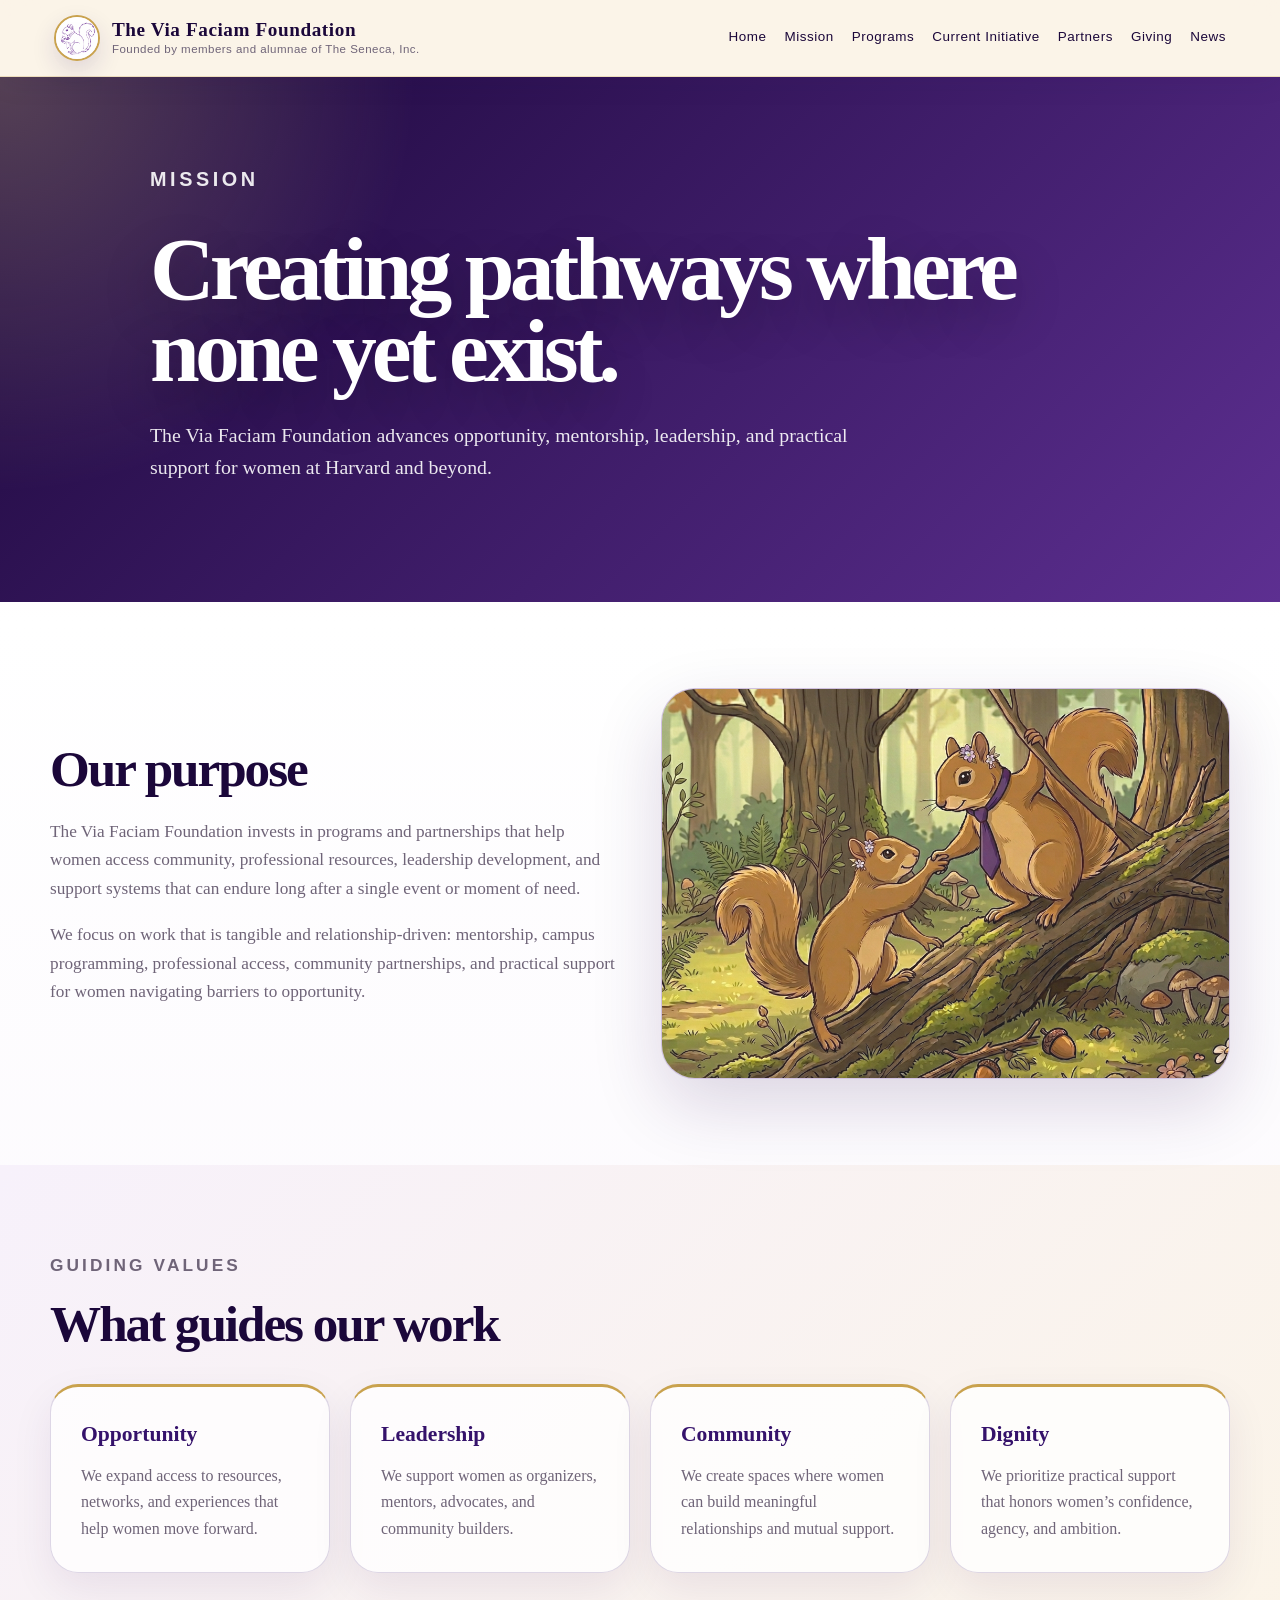
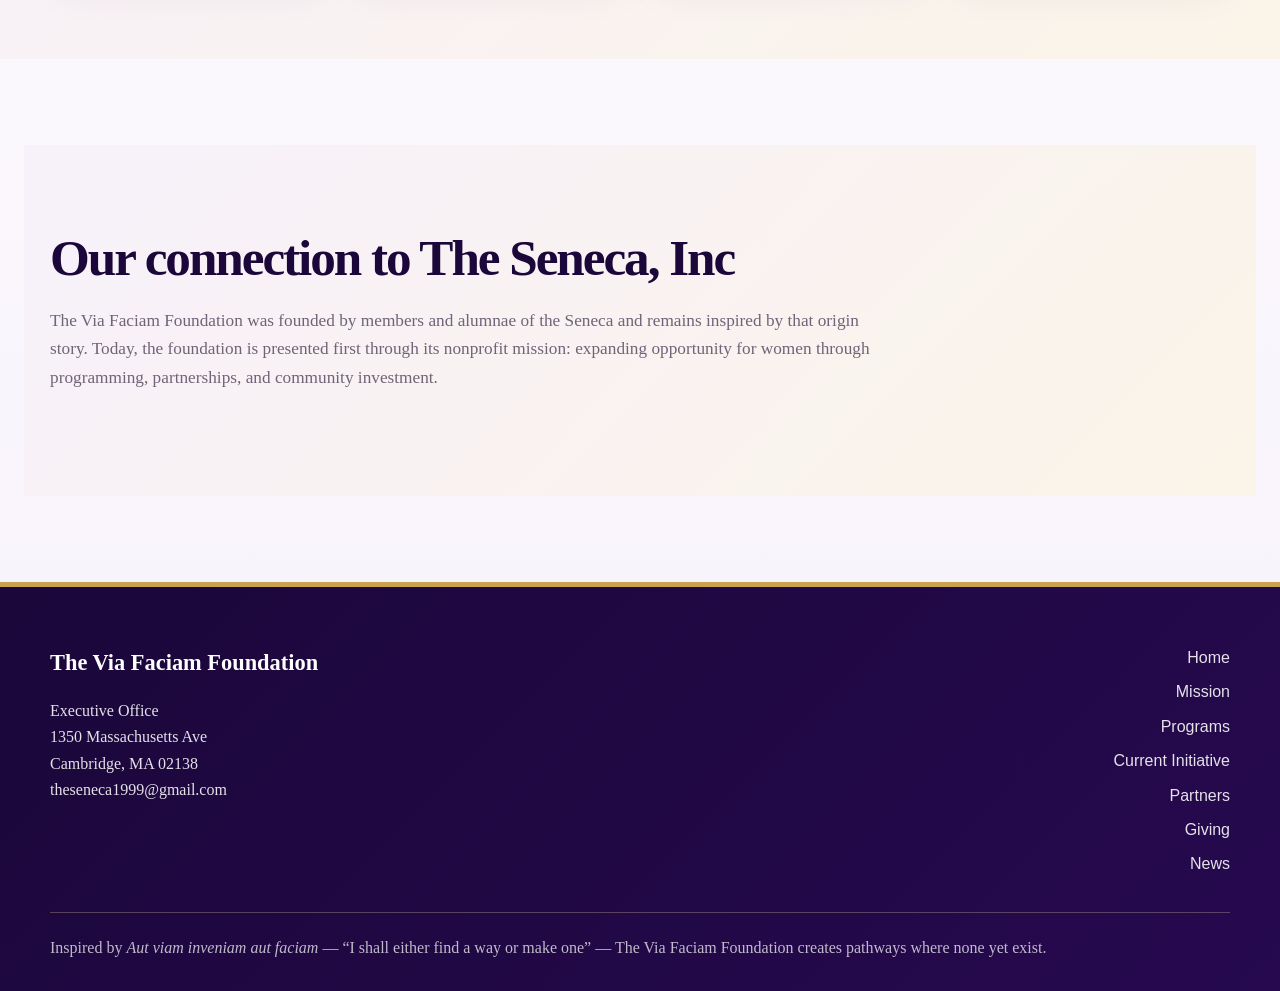
==== about.html @ 5f25b689 "Add files via upload" ====
<!DOCTYPE html>
<html lang="en">
<head>
  <meta charset="UTF-8">
  <meta name="viewport" content="width=device-width, initial-scale=1.0">
  <title>Mission | The Via Faciam Foundation</title>
  <link rel="stylesheet" href="styles.css">
</head>
<body>
<header class="site-header">
  <div class="nav-wrap">
    <a class="brand" href="index.html">
      <span class="brand-mark"><img src="SenecaSquirrelLogo.png" alt="Via Faciam Foundation mark"></span>
      <span class="brand-text"><span class="brand-name">The Via Faciam Foundation</span><span class="brand-subtitle">Founded by members and alumnae of The Seneca, Inc.</span></span>
    </a>
    <nav class="main-nav">
      <a class="home-link" href="index.html">Home</a>
      <a href="about.html">Mission</a>
      <a href="events.html">Programs</a>
      <a href="philanthropy.html">Current Initiative</a>
      <a href="alumnae.html">Partners</a>
      <a href="giving.html">Giving</a>
      <a href="news.html">News</a>
    </nav>
  </div>
</header>
<main>

<section class="page-hero">
  <div class="hero-inner">
    <p class="eyebrow">Mission</p>
    <h1>Creating pathways where none yet exist.</h1>
    <p>The Via Faciam Foundation advances opportunity, mentorship, leadership, and practical support for women at Harvard and beyond.</p>
    </div>
    </section>
<section class="section">
  <div class="section-inner grid-2">
    <div>
      <h2>Our purpose</h2>
      <p>The Via Faciam Foundation invests in programs and partnerships that help women access community, professional resources, leadership development, and support systems that can endure long after a single event or moment of need.</p>
      <p>We focus on work that is tangible and relationship-driven: mentorship, campus programming, professional access, community partnerships, and practical support for women navigating barriers to opportunity.</p>
      </div>
      <div class="image-frame light">
        <img src="SenecaHelpingHand.png">
        </div>
        </div>
        </section>
<section class="section alt">
  <div class="section-inner">
    <p class="eyebrow">Guiding values</p>
    <h2>What guides our work</h2>
    <div class="cards">
      <article class="card">
        <h3>Opportunity</h3>
        <p>We expand access to resources, networks, and experiences that help women move forward.</p>
        </article>
        <article class="card">
          <h3>Leadership</h3>
          <p>We support women as organizers, mentors, advocates, and community builders.</p>
          </article>
          <article class="card">
            <h3>Community</h3>
            <p>We create spaces where women can build meaningful relationships and mutual support.</p>
            </article>
            <article class="card">
              <h3>Dignity</h3>
              <p>We prioritize practical support that honors women’s confidence, agency, and ambition.</p>
              </article>
              </div>
              </div>
              </section>
<section class="section">
<section class="section alt">
  <div class="section-inner">
    <h2>Our connection to The Seneca, Inc</h2>
    <p>The Via Faciam Foundation was founded by members and alumnae of the Seneca and remains inspired by that origin story. Today, the foundation is presented first through its nonprofit mission: expanding opportunity for women through programming, partnerships, and community investment.</p>
    </div>
    </section>
</main>
<footer class="site-footer">
  <div class="footer-inner">
    <div class="footer-grid"><div>
      <div class="footer-title">The Via Faciam Foundation</div>
      <p>Executive Office<br>1350 Massachusetts Ave<br>Cambridge, MA 02138<br>
      <a href="mailto:theseneca1999@gmail.com">theseneca1999@gmail.com</a>
      </p>
      </div>
      <nav class="footer-nav"><a href="index.html">Home</a><a href="about.html">Mission</a><a href="events.html">Programs</a><a href="philanthropy.html">Current Initiative</a><a href="alumnae.html">Partners</a><a href="giving.html">Giving</a><a href="news.html">News</a></nav></div><div class="footer-bottom">Inspired by <em>Aut viam inveniam aut faciam</em> — “I shall either find a way or make one” — The Via Faciam Foundation creates pathways where none yet exist.</div></div>
</footer>
</body>
</html>
---- styles.css ----
:root {
  --purple: #35126b;
  --purple-dark: #1b073a;
  --purple-mid: #5d2f91;
  --lavender: #eee4f7;
  --lavender-soft: #f7f1fb;
  --cream: #fbf4e8;
  --cream-deep: #f2dfbf;
  --gold: #c9a24e;
  --gold-soft: #ecd79a;
  --rose: #d7a8c0;
  --ink: #21172b;
  --muted: #6f6478;
  --white: #ffffff;
  --line: rgba(53, 18, 107, 0.16);
  --shadow: 0 26px 70px rgba(42, 12, 83, 0.16);
}

* { box-sizing: border-box; }
body {
  margin: 0;
  font-family: Georgia, 'Times New Roman', serif;
  color: var(--ink);
  background: linear-gradient(180deg, var(--cream) 0%, #fff 24%, var(--lavender-soft) 100%);
  line-height: 1.65;
}
a { color: inherit; text-decoration: none; }
img { max-width: 100%; display: block; }

.site-header {
  position: sticky;
  top: 0;
  z-index: 10;
  background: rgba(251, 244, 232, 0.92);
  backdrop-filter: blur(18px);
  border-bottom: 1px solid rgba(201, 162, 78, 0.28);
  box-shadow: 0 8px 28px rgba(42, 12, 83, 0.06);
}
.nav-wrap {
  max-width: 1220px;
  margin: 0 auto;
  padding: 15px 24px;
  display: flex;
  align-items: center;
  justify-content: space-between;
  gap: 24px;
}
.brand {
  display: inline-flex;
  align-items: center;
  gap: 12px;
  color: var(--purple-dark);
}
.brand-text { display: flex; flex-direction: column; line-height: 1.15; }
.brand-mark {
  width: 46px;
  height: 46px;
  border-radius: 50%;
  overflow: hidden;
  border: 2px solid var(--gold);
  background: radial-gradient(circle at 30% 20%, var(--cream), var(--lavender));
  box-shadow: 0 10px 24px rgba(53, 18, 107, .14);
  flex: 0 0 auto;
}
.brand-mark img { width: 100%; height: 100%; object-fit: cover; }
.brand-name {
  font-size: 1.2rem;
  font-weight: 700;
  letter-spacing: 0.03em;
  white-space: nowrap;
}
.brand-subtitle {
  font-family: Arial, sans-serif;
  font-size: .72rem;
  color: var(--muted);
  letter-spacing: .04em;
  margin-top: 2px;
}
.main-nav {
  display: flex;
  flex-wrap: wrap;
  gap: 18px;
  font-family: Arial, sans-serif;
  font-size: 0.84rem;
  letter-spacing: 0.04em;
  color: var(--purple-dark);
}
.main-nav a {
  padding: 8px 0;
  border-bottom: 1px solid transparent;
  transition: color .2s ease, border-color .2s ease;
}
.main-nav a:hover { color: var(--purple-mid); border-color: var(--gold); }

.hero {
  background:
    radial-gradient(circle at top right, rgba(236, 215, 154, .38), transparent 34%),
    linear-gradient(135deg, var(--purple-dark), var(--purple));
  color: var(--white);
  padding: 92px 24px;
  position: relative;
  overflow: hidden;
}
.home-hero {
  min-height: 720px;
  display: flex;
  align-items: center;
  background:
    linear-gradient(90deg, rgba(27, 7, 58, .89) 0%, rgba(53, 18, 107, .72) 90%),
    radial-gradient(circle at 18% 22%, rgba(201, 162, 78, .36), transparent 26%),
    url('AcornBackdrop.png') center/cover no-repeat;
}
.home-hero::after {
  content: '';
  position: absolute;
  inset: auto 0 0 0;
  height: 190px;
  background: linear-gradient(180deg, transparent, rgba(251, 244, 232, .96));
  pointer-events: none;
}
.hero-inner, .section-inner, .footer-inner {
  max-width: 1180px;
  margin: 0 auto;
  position: relative;
  z-index: 1;
}
.hero-content {
  max-width: 790px;
  padding: 46px 0;
}
.hero-grid {
  display: grid;
  grid-template-columns: 1.1fr .9fr;
  gap: 48px;
  align-items: center;
}
.eyebrow {
  font-family: Arial, sans-serif;
  text-transform: uppercase;
  letter-spacing: 0.18em;
  font-size: 0.76rem;
  font-weight: 700;
  color: var(--gold);
  margin: 0 0 14px;
}
.hero-eyebrow { color: var(--gold-soft); }
.hero h1, .page-hero h1 {
  font-size: clamp(2.8rem, 7vw, 6.7rem);
  line-height: 0.92;
  letter-spacing: -0.055em;
  margin: 0 0 26px;
  text-shadow: 0 18px 50px rgba(0,0,0,.28);
}
.hero p, .page-hero p {
  font-size: 1.24rem;
  max-width: 760px;
  color: rgba(255,255,255,0.9);
  margin: 0 0 32px;
}
.btn-row { display: flex; flex-wrap: wrap; gap: 14px; }
.btn {
  display: inline-flex;
  align-items: center;
  justify-content: center;
  min-height: 48px;
  padding: 13px 24px;
  border-radius: 999px;
  font-family: Arial, sans-serif;
  font-weight: 700;
  font-size: .9rem;
  border: 1px solid transparent;
  box-shadow: 0 12px 28px rgba(53, 18, 107, .12);
  transition: transform .2s ease, box-shadow .2s ease, background .2s ease;
}
.btn:hover { transform: translateY(-2px); box-shadow: 0 18px 34px rgba(53,18,107,.18); }
.btn-primary { background: var(--cream); color: var(--purple); border-color: rgba(201,162,78,.35); }
.btn-secondary { background: rgba(255,255,255,.08); color: var(--white); border-color: rgba(236,215,154,.75); }
.btn-dark { background: var(--purple); color: var(--white); }
.btn-outline { color: var(--purple); border-color: var(--gold); background: rgba(251,244,232,.7); }
.image-frame {
  min-height: 360px;
  border: 1px solid rgba(236,215,154,.45);
  border-radius: 34px;
  overflow: hidden;
  background: rgba(255,255,255,.11);
  box-shadow: var(--shadow);
}
.image-frame.light { background: var(--lavender); border-color: var(--line); }
.image-frame img { width: 100%; height: 100%; object-fit: cover; opacity: .88; }

.section { padding: 86px 24px; }
.section.alt { background: linear-gradient(135deg, var(--lavender-soft), var(--cream)); }
.section h2 {
  font-size: clamp(2rem, 4vw, 3.7rem);
  line-height: 1.04;
  letter-spacing: -0.04em;
  color: var(--purple-dark);
  margin: 0 0 22px;
  max-width: 860px;
}
.section p { max-width: 850px; margin: 0 0 18px; color: var(--muted); font-size: 1.08rem; }
.grid-2 { display: grid; grid-template-columns: 1fr 1fr; gap: 42px; align-items: center; }
.cards { display: grid; grid-template-columns: repeat(4, 1fr); gap: 20px; margin-top: 34px; }
.cards.three { grid-template-columns: repeat(3, 1fr); }
.cards.two { grid-template-columns: repeat(2, 1fr); }
.card {
  background: rgba(255,255,255,.88);
  border: 1px solid var(--line);
  border-top: 3px solid var(--gold);
  border-radius: 28px;
  padding: 30px;
  box-shadow: 0 16px 42px rgba(47, 19, 95, 0.08);
}
.alt .card { background: rgba(255,255,255,.78); }
.card h3 { margin: 0 0 10px; color: var(--purple); font-size: 1.35rem; }
.card p { font-size: 1rem; margin: 0; }
.statement {
  font-size: clamp(2rem, 4vw, 4rem);
  line-height: 1.05;
  color: var(--purple);
  max-width: 900px;
  margin: 0 0 28px;
}

.page-hero {
  background:
    radial-gradient(circle at top left, rgba(236,215,154,.28), transparent 30%),
    linear-gradient(135deg, var(--purple-dark), var(--purple-mid));
  color: white;
  padding: 86px 24px;
}
.page-hero .hero-inner { max-width: 980px; }

.site-footer {
  background: linear-gradient(135deg, var(--purple-dark), #26094f);
  color: rgba(255,255,255,.88);
  padding: 58px 24px 30px;
  border-top: 5px solid var(--gold);
}
.footer-grid { display: grid; grid-template-columns: 1fr 1fr; gap: 40px; }
.footer-title { color: white; font-size: 1.4rem; font-weight: 700; margin-bottom: 12px; }
.footer-nav { display: grid; gap: 8px; justify-items: end; font-family: Arial, sans-serif; }
.footer-nav a:hover { color: var(--gold-soft); }
.footer-bottom { border-top: 1px solid rgba(236,215,154,.28); margin-top: 34px; padding-top: 22px; color: rgba(255,255,255,.72); }

@media (max-width: 900px) {
  .hero-grid, .grid-2, .footer-grid { grid-template-columns: 1fr; }
  .cards, .cards.three, .cards.two { grid-template-columns: 1fr; }
  .footer-nav { justify-items: start; }
  .nav-wrap { align-items: flex-start; flex-direction: column; }
  .main-nav { gap: 14px; }
  .home-hero { min-height: 620px; }
  .hero { padding: 66px 20px; }
  .section { padding: 62px 20px; }
}


/* Picture planning placeholders */
.photo-placeholder {
  min-height: 280px;
  border: 2px dashed rgba(201, 162, 78, 0.7);
  border-radius: 30px;
  padding: 28px;
  background:
    linear-gradient(135deg, rgba(255,255,255,.78), rgba(247,241,251,.88)),
    radial-gradient(circle at top right, rgba(236,215,154,.35), transparent 32%);
  box-shadow: 0 16px 42px rgba(47, 19, 95, 0.07);
  display: flex;
  flex-direction: column;
  justify-content: flex-end;
  position: relative;
  overflow: hidden;
}
.photo-placeholder::before {
  content: 'Photo space';
  position: absolute;
  top: 22px;
  left: 24px;
  font-family: Arial, sans-serif;
  font-size: .72rem;
  font-weight: 700;
  letter-spacing: .16em;
  text-transform: uppercase;
  color: var(--purple-mid);
  background: rgba(251,244,232,.78);
  border: 1px solid rgba(201,162,78,.38);
  border-radius: 999px;
  padding: 8px 12px;
}
.photo-placeholder h3 {
  margin: 92px 0 10px;
  color: var(--purple);
  font-size: 1.35rem;
}
.photo-placeholder p {
  margin: 0;
  color: var(--muted);
  font-size: 1rem;
}
.photo-grid {
  display: grid;
  grid-template-columns: repeat(3, 1fr);
  gap: 20px;
  margin-top: 34px;
}
.photo-grid.two { grid-template-columns: repeat(2, 1fr); }
.photo-note {
  font-family: Arial, sans-serif;
  font-size: .82rem;
  color: var(--purple-mid);
  margin-top: 16px;
}

@media (max-width: 900px) {
  .photo-grid, .photo-grid.two { grid-template-columns: 1fr; }
}

.card img { width: 100%; height: 190px; object-fit: cover; border-radius: 20px; margin: 12px 0 16px; }
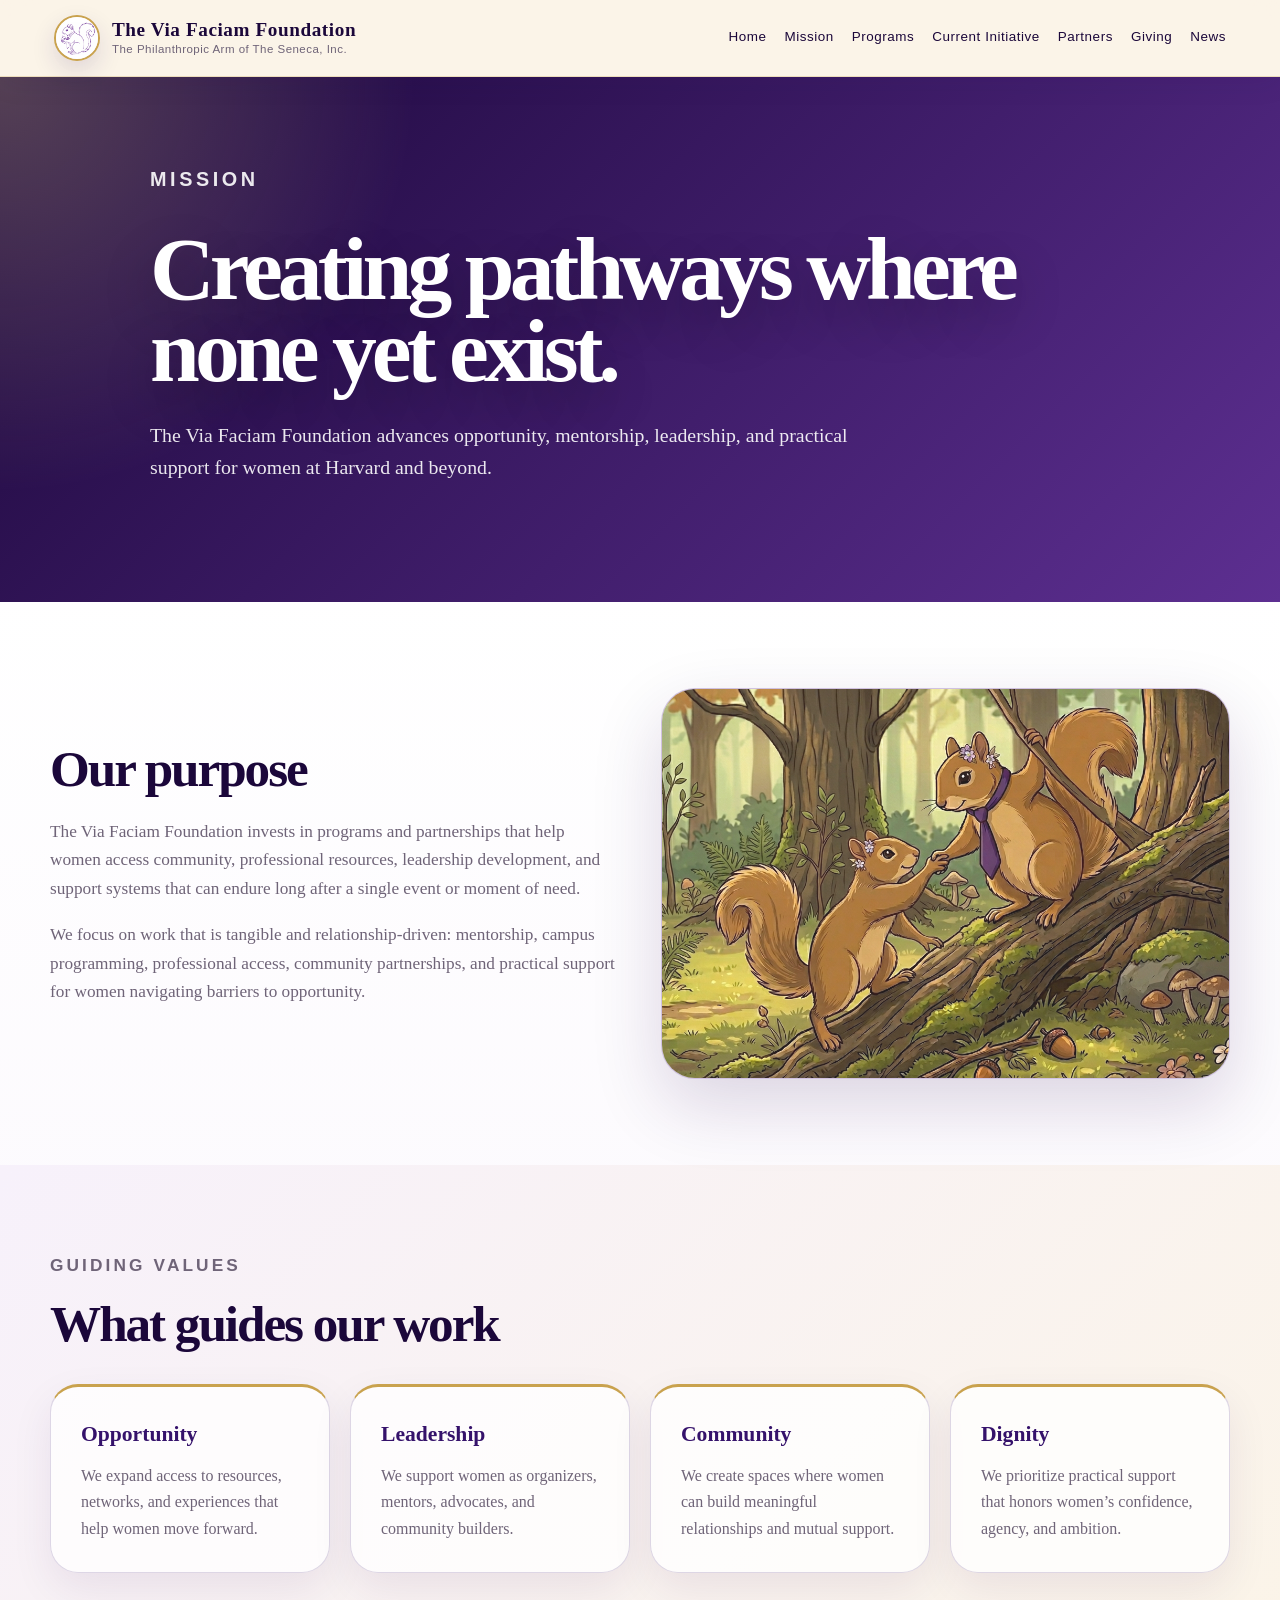
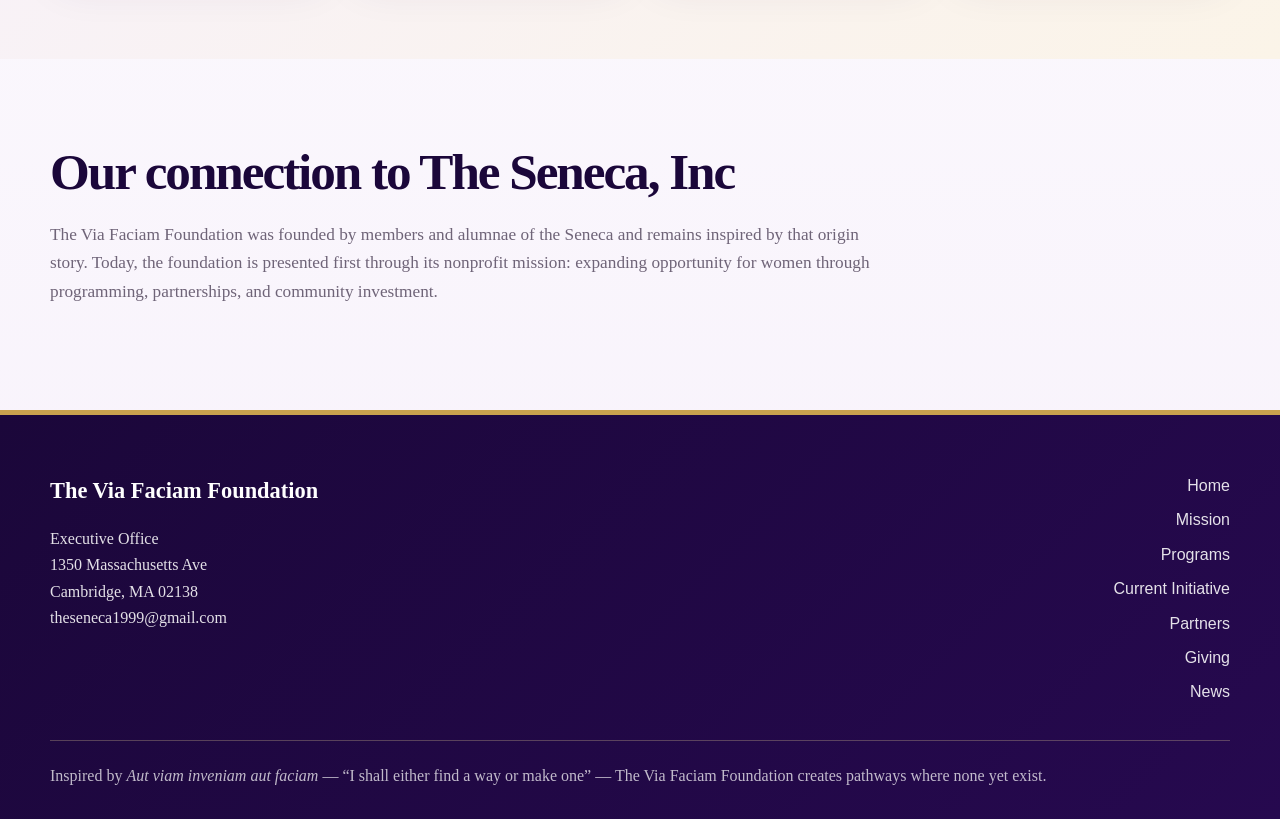
==== commit 7b0df7d2: "Update about.html" ====
--- a/about.html
+++ b/about.html
@@ -11,7 +11,7 @@
   <div class="nav-wrap">
     <a class="brand" href="index.html">
       <span class="brand-mark"><img src="SenecaSquirrelLogo.png" alt="Via Faciam Foundation mark"></span>
-      <span class="brand-text"><span class="brand-name">The Via Faciam Foundation</span><span class="brand-subtitle">Founded by members and alumnae of The Seneca, Inc.</span></span>
+      <span class="brand-text"><span class="brand-name">The Via Faciam Foundation</span><span class="brand-subtitle">The Philanthropic Arm of The Seneca, Inc.</span></span>
     </a>
     <nav class="main-nav">
       <a class="home-link" href="index.html">Home</a>
@@ -70,7 +70,6 @@
               </div>
               </section>
 <section class="section">
-<section class="section alt">
   <div class="section-inner">
     <h2>Our connection to The Seneca, Inc</h2>
     <p>The Via Faciam Foundation was founded by members and alumnae of the Seneca and remains inspired by that origin story. Today, the foundation is presented first through its nonprofit mission: expanding opportunity for women through programming, partnerships, and community investment.</p>
@@ -88,4 +87,4 @@
       <nav class="footer-nav"><a href="index.html">Home</a><a href="about.html">Mission</a><a href="events.html">Programs</a><a href="philanthropy.html">Current Initiative</a><a href="alumnae.html">Partners</a><a href="giving.html">Giving</a><a href="news.html">News</a></nav></div><div class="footer-bottom">Inspired by <em>Aut viam inveniam aut faciam</em> — “I shall either find a way or make one” — The Via Faciam Foundation creates pathways where none yet exist.</div></div>
 </footer>
 </body>
-</html>+</html>
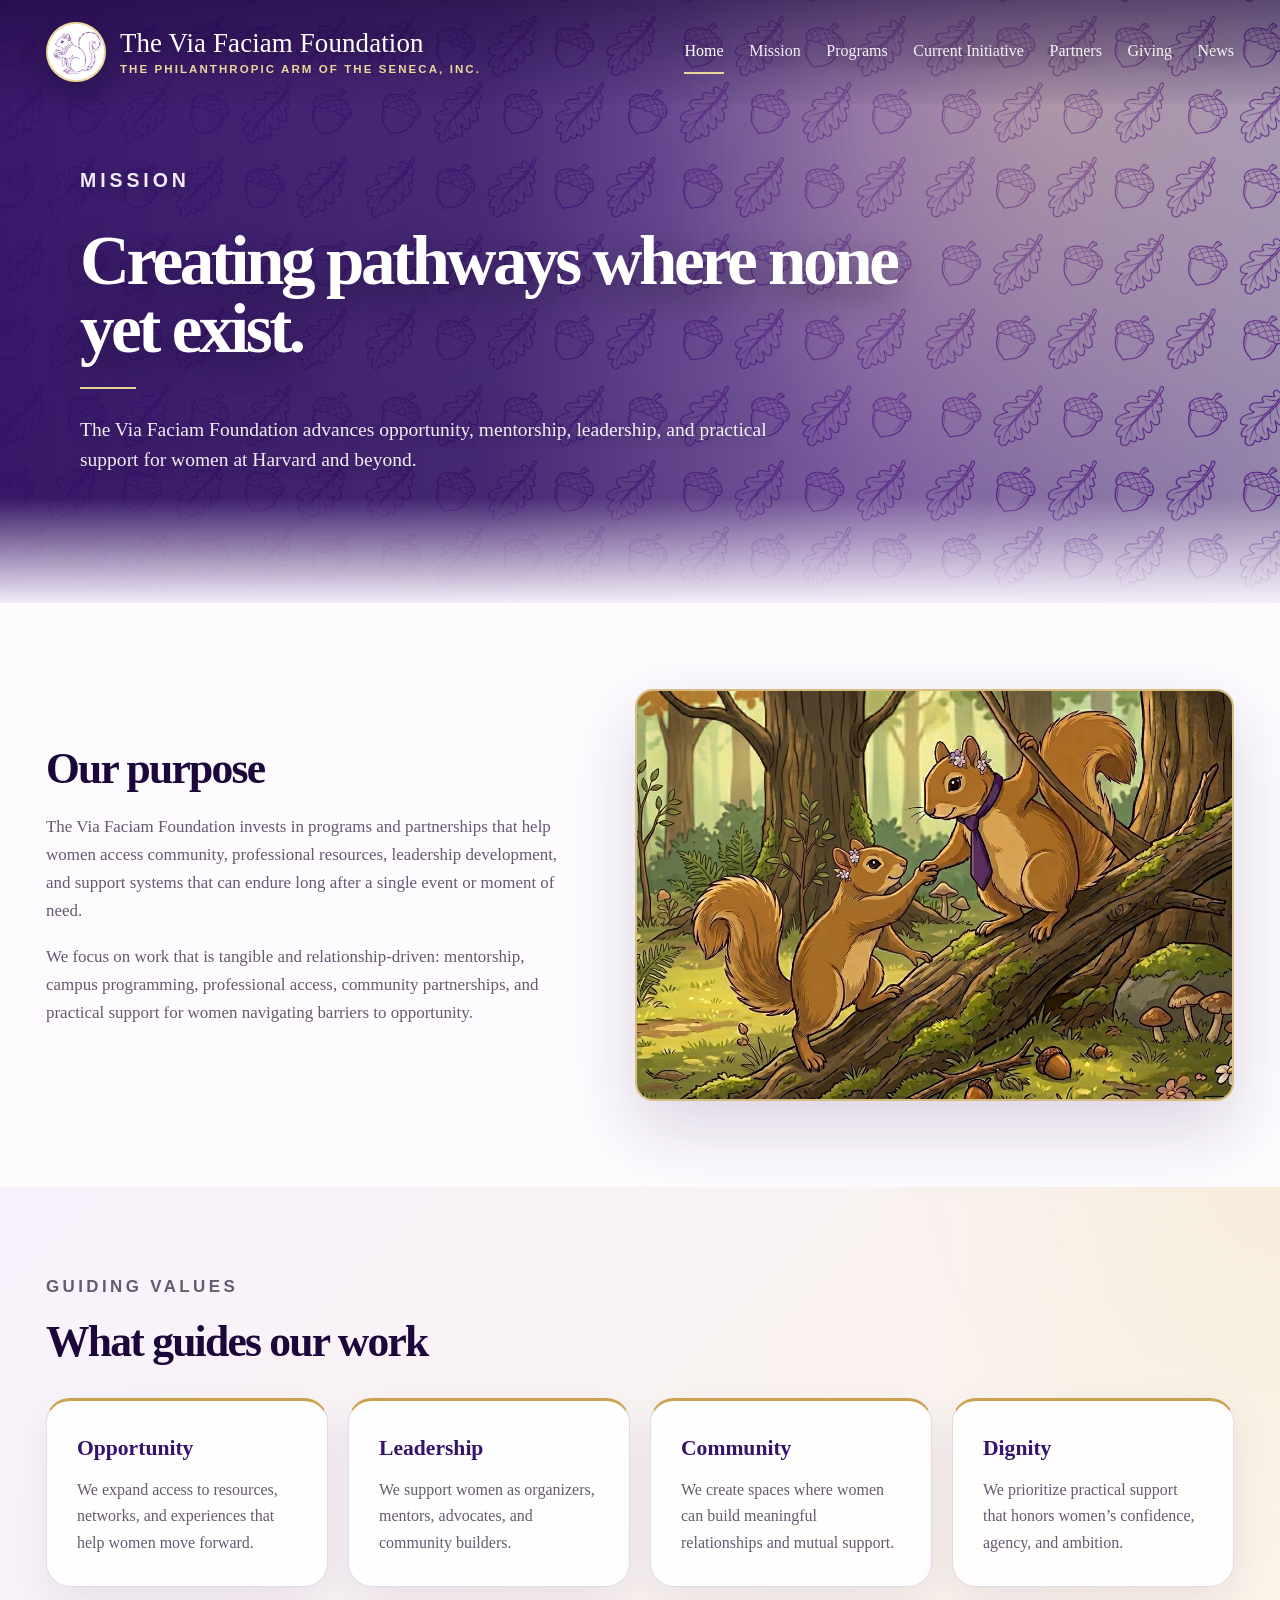
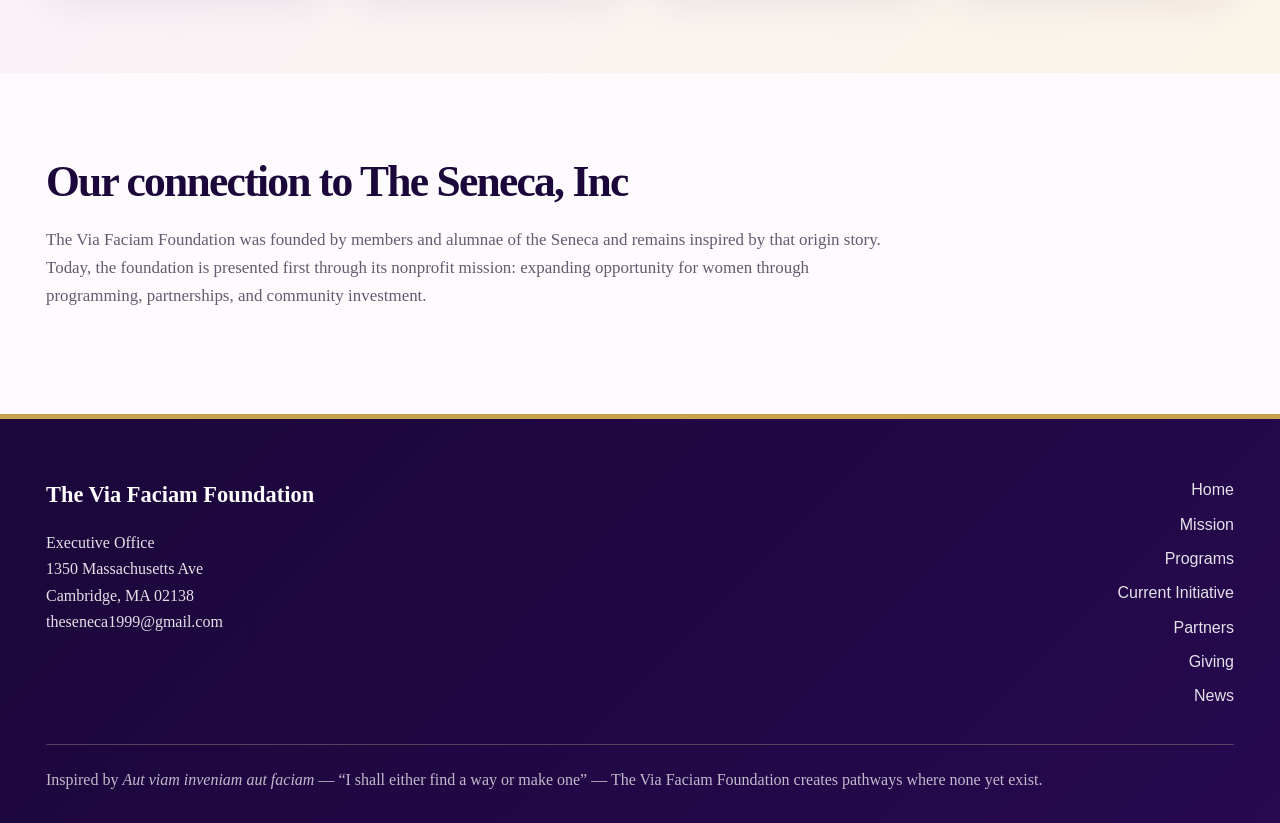
==== commit a0d78cf1: "Update about.html" ====
--- a/about.html
+++ b/about.html
@@ -6,7 +6,7 @@
   <title>Mission | The Via Faciam Foundation</title>
   <link rel="stylesheet" href="styles.css">
 </head>
-<body>
+<body class="subpage">
 <header class="site-header">
   <div class="nav-wrap">
     <a class="brand" href="index.html">
--- a/styles.css
+++ b/styles.css
@@ -3,259 +3,398 @@
   --purple-dark: #1b073a;
   --purple-mid: #5d2f91;
   --lavender: #eee4f7;
-  --lavender-soft: #f7f1fb;
+  --lavender-soft: #f8f2fd;
   --cream: #fbf4e8;
-  --cream-deep: #f2dfbf;
   --gold: #c9a24e;
   --gold-soft: #ecd79a;
-  --rose: #d7a8c0;
   --ink: #21172b;
-  --muted: #6f6478;
+  --muted: #655a70;
   --white: #ffffff;
-  --line: rgba(53, 18, 107, 0.16);
-  --shadow: 0 26px 70px rgba(42, 12, 83, 0.16);
+  --line: rgba(53, 18, 107, 0.14);
+  --shadow: 0 28px 70px rgba(42, 12, 83, 0.16);
 }
 
 * { box-sizing: border-box; }
+
+html { scroll-behavior: smooth; }
+
 body {
   margin: 0;
   font-family: Georgia, 'Times New Roman', serif;
   color: var(--ink);
-  background: linear-gradient(180deg, var(--cream) 0%, #fff 24%, var(--lavender-soft) 100%);
+  background: var(--lavender-soft);
   line-height: 1.65;
 }
+
 a { color: inherit; text-decoration: none; }
 img { max-width: 100%; display: block; }
 
 .site-header {
-  position: sticky;
+  position: absolute;
   top: 0;
-  z-index: 10;
-  background: rgba(251, 244, 232, 0.92);
-  backdrop-filter: blur(18px);
-  border-bottom: 1px solid rgba(201, 162, 78, 0.28);
-  box-shadow: 0 8px 28px rgba(42, 12, 83, 0.06);
-}
+  left: 0;
+  width: 100%;
+  z-index: 20;
+  background: linear-gradient(180deg, rgba(27, 7, 58, .56), rgba(27, 7, 58, .04));
+}
+
 .nav-wrap {
-  max-width: 1220px;
+  max-width: 1440px;
   margin: 0 auto;
-  padding: 15px 24px;
+  padding: 22px 46px;
   display: flex;
   align-items: center;
   justify-content: space-between;
-  gap: 24px;
-}
+  gap: 30px;
+}
+
 .brand {
   display: inline-flex;
   align-items: center;
-  gap: 12px;
-  color: var(--purple-dark);
-}
-.brand-text { display: flex; flex-direction: column; line-height: 1.15; }
+  gap: 14px;
+  color: var(--white);
+}
+
 .brand-mark {
-  width: 46px;
-  height: 46px;
+  width: 60px;
+  height: 60px;
   border-radius: 50%;
   overflow: hidden;
-  border: 2px solid var(--gold);
-  background: radial-gradient(circle at 30% 20%, var(--cream), var(--lavender));
-  box-shadow: 0 10px 24px rgba(53, 18, 107, .14);
+  border: 2px solid var(--gold-soft);
+  background: rgba(251,244,232,.96);
+  box-shadow: 0 12px 28px rgba(0,0,0,.25);
   flex: 0 0 auto;
 }
+
 .brand-mark img { width: 100%; height: 100%; object-fit: cover; }
+
+.brand-text { display: flex; flex-direction: column; line-height: 1.12; }
+
 .brand-name {
-  font-size: 1.2rem;
+  color: var(--white);
+  font-size: clamp(1.35rem, 2.1vw, 2rem);
+  letter-spacing: .005em;
+  text-shadow: 0 2px 18px rgba(0,0,0,.34);
+  white-space: nowrap;
+}
+
+.brand-subtitle {
+  margin-top: 5px;
+  font-family: Arial, sans-serif;
+  text-transform: uppercase;
+  font-size: .72rem;
   font-weight: 700;
-  letter-spacing: 0.03em;
-  white-space: nowrap;
-}
-.brand-subtitle {
-  font-family: Arial, sans-serif;
-  font-size: .72rem;
-  color: var(--muted);
-  letter-spacing: .04em;
-  margin-top: 2px;
-}
+  letter-spacing: .18em;
+  color: var(--gold-soft);
+}
+
 .main-nav {
   display: flex;
   flex-wrap: wrap;
-  gap: 18px;
-  font-family: Arial, sans-serif;
-  font-size: 0.84rem;
-  letter-spacing: 0.04em;
-  color: var(--purple-dark);
-}
+  gap: clamp(16px, 2vw, 32px);
+  align-items: center;
+  font-size: 1rem;
+  color: rgba(255,255,255,.92);
+  text-shadow: 0 2px 16px rgba(0,0,0,.34);
+}
+
 .main-nav a {
-  padding: 8px 0;
-  border-bottom: 1px solid transparent;
+  padding: 8px 0 7px;
+  border-bottom: 2px solid transparent;
   transition: color .2s ease, border-color .2s ease;
 }
-.main-nav a:hover { color: var(--purple-mid); border-color: var(--gold); }
+
+.main-nav a:hover,
+.main-nav .home-link {
+  color: var(--white);
+  border-color: var(--gold-soft);
+}
 
 .hero {
-  background:
-    radial-gradient(circle at top right, rgba(236, 215, 154, .38), transparent 34%),
-    linear-gradient(135deg, var(--purple-dark), var(--purple));
   color: var(--white);
   padding: 92px 24px;
   position: relative;
   overflow: hidden;
 }
+
 .home-hero {
-  min-height: 720px;
+  min-height: 780px;
   display: flex;
   align-items: center;
   background:
-    linear-gradient(90deg, rgba(27, 7, 58, .89) 0%, rgba(53, 18, 107, .72) 90%),
-    radial-gradient(circle at 18% 22%, rgba(201, 162, 78, .36), transparent 26%),
-    url('AcornBackdrop.png') center/cover no-repeat;
-}
+    linear-gradient(
+      90deg,
+      rgba(27, 7, 58, .98) 0%,
+      rgba(53, 18, 107, .88) 28%,
+      rgba(93, 47, 145, .52) 55%,
+      rgba(238, 228, 247, .06) 100%
+    ),
+    url('harvard_backdrop_1_flipped.png') center/cover no-repeat;
+}
+
 .home-hero::after {
   content: '';
   position: absolute;
   inset: auto 0 0 0;
-  height: 190px;
-  background: linear-gradient(180deg, transparent, rgba(251, 244, 232, .96));
+  height: 90px;
+  background: linear-gradient(180deg, transparent, rgba(248,242,253,.98));
   pointer-events: none;
 }
-.hero-inner, .section-inner, .footer-inner {
-  max-width: 1180px;
+
+.hero-inner,
+.section-inner,
+.footer-inner {
+  max-width: 1320px;
   margin: 0 auto;
   position: relative;
   z-index: 1;
 }
+
+.hero-inner { width: 100%; }
+
 .hero-content {
-  max-width: 790px;
-  padding: 46px 0;
-}
-.hero-grid {
-  display: grid;
-  grid-template-columns: 1.1fr .9fr;
-  gap: 48px;
-  align-items: center;
-}
+  max-width: 590px;
+  padding-top: 86px;
+}
+
 .eyebrow {
   font-family: Arial, sans-serif;
   text-transform: uppercase;
-  letter-spacing: 0.18em;
-  font-size: 0.76rem;
+  letter-spacing: .20em;
+  font-size: .78rem;
   font-weight: 700;
   color: var(--gold);
   margin: 0 0 14px;
 }
+
 .hero-eyebrow { color: var(--gold-soft); }
-.hero h1, .page-hero h1 {
-  font-size: clamp(2.8rem, 7vw, 6.7rem);
-  line-height: 0.92;
-  letter-spacing: -0.055em;
+
+.hero h1,
+.page-hero h1 {
+  font-size: clamp(3.4rem, 5.4vw, 5.9rem);
+  line-height: .98;
+  letter-spacing: -.05em;
   margin: 0 0 26px;
-  text-shadow: 0 18px 50px rgba(0,0,0,.28);
-}
-.hero p, .page-hero p {
-  font-size: 1.24rem;
-  max-width: 760px;
-  color: rgba(255,255,255,0.9);
+  text-shadow: 0 12px 34px rgba(0,0,0,.36);
+}
+
+.hero h1::after {
+  content: '';
+  display: block;
+  width: 52px;
+  height: 2px;
+  margin-top: 24px;
+  background: var(--gold-soft);
+}
+
+.hero p,
+.page-hero p {
+  max-width: 560px;
   margin: 0 0 32px;
-}
-.btn-row { display: flex; flex-wrap: wrap; gap: 14px; }
+  color: rgba(255,255,255,.94);
+  font-size: 1.16rem;
+  line-height: 1.55;
+  text-shadow: 0 4px 16px rgba(0,0,0,.24);
+}
+
+.btn-row { display: flex; flex-wrap: wrap; gap: 22px; }
+
 .btn {
   display: inline-flex;
   align-items: center;
   justify-content: center;
-  min-height: 48px;
-  padding: 13px 24px;
+  min-height: 54px;
+  padding: 15px 34px;
   border-radius: 999px;
   font-family: Arial, sans-serif;
-  font-weight: 700;
-  font-size: .9rem;
+  text-transform: uppercase;
+  letter-spacing: .105em;
+  font-weight: 650;
+  font-size: .78rem;
   border: 1px solid transparent;
-  box-shadow: 0 12px 28px rgba(53, 18, 107, .12);
-  transition: transform .2s ease, box-shadow .2s ease, background .2s ease;
-}
-.btn:hover { transform: translateY(-2px); box-shadow: 0 18px 34px rgba(53,18,107,.18); }
-.btn-primary { background: var(--cream); color: var(--purple); border-color: rgba(201,162,78,.35); }
-.btn-secondary { background: rgba(255,255,255,.08); color: var(--white); border-color: rgba(236,215,154,.75); }
-.btn-dark { background: var(--purple); color: var(--white); }
-.btn-outline { color: var(--purple); border-color: var(--gold); background: rgba(251,244,232,.7); }
+  box-shadow: 0 14px 32px rgba(27, 7, 58, .14);
+  transition: transform .28s ease, box-shadow .28s ease, background .28s ease, border-color .28s ease, color .28s ease;
+}
+
+.btn:hover {
+  transform: translateY(-2px);
+  box-shadow: 0 18px 38px rgba(27, 7, 58, .18);
+}
+
+.btn-primary {
+  background: linear-gradient(180deg, #efd991 0%, #d5aa55 100%);
+  color: var(--purple-dark);
+  border-color: rgba(255,255,255,.26);
+}
+
+.btn-primary:hover {
+  background: linear-gradient(180deg, #f3df9e 0%, #ddb761 100%);
+}
+
+.btn-secondary {
+  background: rgba(255,255,255,.035);
+  color: var(--white);
+  border-color: rgba(239,217,145,.82);
+}
+
+.btn-secondary:hover {
+  background: rgba(255,255,255,.075);
+  border-color: #efd991;
+}
+
+.btn-outline {
+  color: var(--purple);
+  border-color: rgba(201,162,78,.88);
+  background: rgba(255,255,255,.62);
+}
+
+.btn-outline:hover {
+  background: rgba(251,244,232,.88);
+  border-color: var(--gold);
+}
+
+.btn-dark {
+  background: linear-gradient(180deg, var(--purple-mid), var(--purple));
+  color: var(--white);
+  border-color: rgba(236,215,154,.34);
+}
+
+.btn-dark:hover {
+  background: linear-gradient(180deg, #6a38a1, var(--purple));
+  border-color: rgba(236,215,154,.58);
+}
+
+.btn-primary::after,
+.btn-secondary::after,
+.btn-outline::after,
+.btn-dark::after {
+  content: '›';
+  margin-left: 16px;
+  font-size: 1.12rem;
+  line-height: 0;
+  transform: translateY(-1px);
+  transition: transform .28s ease;
+}
+
+.btn:hover::after { transform: translate(4px, -1px); }
+
+.section {
+  padding: 86px 46px;
+  background: #fff;
+}
+
+.section:first-of-type {
+  background: linear-gradient(135deg, #fbf8ff 0%, var(--lavender) 100%);
+}
+
+.section.alt { background: linear-gradient(135deg, var(--lavender-soft), var(--cream)); }
+
+.section h2 {
+  max-width: 860px;
+  margin: 0 0 22px;
+  color: var(--purple-dark);
+  font-size: clamp(2.2rem, 3.4vw, 3.6rem);
+  line-height: 1.04;
+  letter-spacing: -.04em;
+}
+
+.section:first-of-type h2 { color: var(--purple); }
+
+.section p {
+  max-width: 850px;
+  margin: 0 0 18px;
+  color: var(--muted);
+  font-size: 1.06rem;
+}
+
+.grid-2 {
+  display: grid;
+  grid-template-columns: .94fr 1.06fr;
+  gap: 58px;
+  align-items: center;
+}
+
 .image-frame {
   min-height: 360px;
   border: 1px solid rgba(236,215,154,.45);
-  border-radius: 34px;
+  border-radius: 18px;
   overflow: hidden;
-  background: rgba(255,255,255,.11);
+  background: rgba(255,255,255,.16);
   box-shadow: var(--shadow);
 }
-.image-frame.light { background: var(--lavender); border-color: var(--line); }
-.image-frame img { width: 100%; height: 100%; object-fit: cover; opacity: .88; }
-
-.section { padding: 86px 24px; }
-.section.alt { background: linear-gradient(135deg, var(--lavender-soft), var(--cream)); }
-.section h2 {
-  font-size: clamp(2rem, 4vw, 3.7rem);
-  line-height: 1.04;
-  letter-spacing: -0.04em;
-  color: var(--purple-dark);
-  margin: 0 0 22px;
-  max-width: 860px;
-}
-.section p { max-width: 850px; margin: 0 0 18px; color: var(--muted); font-size: 1.08rem; }
-.grid-2 { display: grid; grid-template-columns: 1fr 1fr; gap: 42px; align-items: center; }
-.cards { display: grid; grid-template-columns: repeat(4, 1fr); gap: 20px; margin-top: 34px; }
+
+.image-frame.light {
+  background: var(--lavender);
+  border: 2px solid rgba(201,162,78,.78);
+}
+
+.image-frame img {
+  width: 100%;
+  height: 100%;
+  min-height: 360px;
+  object-fit: cover;
+  opacity: 1;
+}
+
+.cards {
+  display: grid;
+  grid-template-columns: repeat(4, 1fr);
+  gap: 20px;
+  margin-top: 34px;
+}
+
 .cards.three { grid-template-columns: repeat(3, 1fr); }
 .cards.two { grid-template-columns: repeat(2, 1fr); }
+
 .card {
   background: rgba(255,255,255,.88);
   border: 1px solid var(--line);
   border-top: 3px solid var(--gold);
-  border-radius: 28px;
+  border-radius: 24px;
   padding: 30px;
   box-shadow: 0 16px 42px rgba(47, 19, 95, 0.08);
 }
-.alt .card { background: rgba(255,255,255,.78); }
-.card h3 { margin: 0 0 10px; color: var(--purple); font-size: 1.35rem; }
+
+.card h3 {
+  margin: 0 0 10px;
+  color: var(--purple);
+  font-size: 1.35rem;
+}
+
 .card p { font-size: 1rem; margin: 0; }
+.card img { width: 100%; height: 190px; object-fit: cover; border-radius: 18px; margin: 12px 0 16px; }
+
 .statement {
+  max-width: 900px;
+  margin: 0 0 28px;
+  color: var(--purple);
   font-size: clamp(2rem, 4vw, 4rem);
   line-height: 1.05;
-  color: var(--purple);
-  max-width: 900px;
-  margin: 0 0 28px;
 }
 
 .page-hero {
+  color: white;
+  padding: 150px 46px 86px;
   background:
-    radial-gradient(circle at top left, rgba(236,215,154,.28), transparent 30%),
-    linear-gradient(135deg, var(--purple-dark), var(--purple-mid));
-  color: white;
-  padding: 86px 24px;
-}
+    linear-gradient(90deg, rgba(53,18,107,.92), rgba(93,47,145,.72)),
+    url('harvard_backdrop_1_flipped.png') center/cover no-repeat;
+}
+
 .page-hero .hero-inner { max-width: 980px; }
 
 .site-footer {
   background: linear-gradient(135deg, var(--purple-dark), #26094f);
   color: rgba(255,255,255,.88);
-  padding: 58px 24px 30px;
+  padding: 58px 46px 30px;
   border-top: 5px solid var(--gold);
 }
+
 .footer-grid { display: grid; grid-template-columns: 1fr 1fr; gap: 40px; }
 .footer-title { color: white; font-size: 1.4rem; font-weight: 700; margin-bottom: 12px; }
 .footer-nav { display: grid; gap: 8px; justify-items: end; font-family: Arial, sans-serif; }
 .footer-nav a:hover { color: var(--gold-soft); }
 .footer-bottom { border-top: 1px solid rgba(236,215,154,.28); margin-top: 34px; padding-top: 22px; color: rgba(255,255,255,.72); }
 
-@media (max-width: 900px) {
-  .hero-grid, .grid-2, .footer-grid { grid-template-columns: 1fr; }
-  .cards, .cards.three, .cards.two { grid-template-columns: 1fr; }
-  .footer-nav { justify-items: start; }
-  .nav-wrap { align-items: flex-start; flex-direction: column; }
-  .main-nav { gap: 14px; }
-  .home-hero { min-height: 620px; }
-  .hero { padding: 66px 20px; }
-  .section { padding: 62px 20px; }
-}
-
-
-/* Picture planning placeholders */
 .photo-placeholder {
   min-height: 280px;
   border: 2px dashed rgba(201, 162, 78, 0.7);
@@ -271,6 +410,7 @@
   position: relative;
   overflow: hidden;
 }
+
 .photo-placeholder::before {
   content: 'Photo space';
   position: absolute;
@@ -287,32 +427,157 @@
   border-radius: 999px;
   padding: 8px 12px;
 }
-.photo-placeholder h3 {
-  margin: 92px 0 10px;
-  color: var(--purple);
-  font-size: 1.35rem;
-}
-.photo-placeholder p {
-  margin: 0;
-  color: var(--muted);
-  font-size: 1rem;
-}
-.photo-grid {
-  display: grid;
-  grid-template-columns: repeat(3, 1fr);
-  gap: 20px;
-  margin-top: 34px;
-}
+
+.photo-placeholder h3 { margin: 92px 0 10px; color: var(--purple); font-size: 1.35rem; }
+.photo-placeholder p { margin: 0; color: var(--muted); font-size: 1rem; }
+.photo-grid { display: grid; grid-template-columns: repeat(3, 1fr); gap: 20px; margin-top: 34px; }
 .photo-grid.two { grid-template-columns: repeat(2, 1fr); }
-.photo-note {
-  font-family: Arial, sans-serif;
-  font-size: .82rem;
-  color: var(--purple-mid);
-  margin-top: 16px;
+.photo-note { font-family: Arial, sans-serif; font-size: .82rem; color: var(--purple-mid); margin-top: 16px; }
+
+@media (max-width: 1050px) {
+  .nav-wrap { align-items: flex-start; flex-direction: column; }
+  .main-nav { gap: 16px; }
 }
 
 @media (max-width: 900px) {
-  .photo-grid, .photo-grid.two { grid-template-columns: 1fr; }
-}
-
-.card img { width: 100%; height: 190px; object-fit: cover; border-radius: 20px; margin: 12px 0 16px; }
+  .site-header { position: relative; background: linear-gradient(135deg, var(--purple-dark), var(--purple)); }
+  .nav-wrap { padding: 18px 22px; }
+  .brand-name { font-size: 1.28rem; white-space: normal; }
+  .brand-subtitle { font-size: .64rem; }
+  .brand-mark { width: 52px; height: 52px; }
+  .main-nav { font-size: .9rem; }
+  .home-hero { min-height: 640px; }
+  .hero-content { padding-top: 0; }
+  .hero h1, .page-hero h1 { font-size: clamp(2.8rem, 12vw, 4.2rem); }
+  .hero-grid, .grid-2, .footer-grid { grid-template-columns: 1fr; }
+  .cards, .cards.three, .cards.two, .photo-grid, .photo-grid.two { grid-template-columns: 1fr; }
+  .footer-nav { justify-items: start; }
+  .section, .page-hero { padding-left: 22px; padding-right: 22px; }
+  .hero { padding: 66px 22px; }
+}
+
+
+/* === Subpage acorn hero + full-site matching polish === */
+.subpage .page-hero {
+  min-height: 520px;
+  display: flex;
+  align-items: center;
+  padding: 165px 24px 96px;
+  color: var(--white);
+  overflow: hidden;
+  position: relative;
+  background:
+    linear-gradient(90deg,
+      rgba(53, 18, 107, .96) 0%,
+      rgba(53, 18, 107, .88) 38%,
+      rgba(93, 47, 145, .68) 68%,
+      rgba(53, 18, 107, .40) 100%
+    ),
+    url("AcornBackdrop.png") center/560px repeat;
+}
+
+.subpage .page-hero::before {
+  content: "";
+  position: absolute;
+  inset: 0;
+  background:
+    radial-gradient(circle at 82% 18%, rgba(236, 215, 154, .30), transparent 34%),
+    linear-gradient(180deg, rgba(27, 7, 58, .08), rgba(27, 7, 58, .20));
+  pointer-events: none;
+}
+
+.subpage .page-hero::after {
+  content: "";
+  position: absolute;
+  left: 0;
+  right: 0;
+  bottom: 0;
+  height: 105px;
+  background: linear-gradient(180deg, transparent, rgba(247, 241, 251, .98));
+  pointer-events: none;
+}
+
+.subpage .page-hero .hero-inner {
+  max-width: 1120px;
+  width: 100%;
+  position: relative;
+  z-index: 1;
+}
+
+.subpage .page-hero h1 {
+  max-width: 820px;
+  font-size: clamp(3rem, 5.4vw, 5.8rem);
+  line-height: .98;
+  letter-spacing: -.05em;
+  margin-bottom: 26px;
+}
+
+.subpage .page-hero h1::after {
+  content: "";
+  display: block;
+  width: 56px;
+  height: 2px;
+  margin-top: 24px;
+  background: var(--gold-soft);
+}
+
+.subpage .page-hero p {
+  max-width: 720px;
+  font-size: 1.22rem;
+  color: rgba(255, 255, 255, .92);
+}
+
+.main-nav a[aria-current="page"] {
+  color: var(--white);
+  border-color: var(--gold-soft);
+}
+
+.section {
+  background: rgba(255, 255, 255, .72);
+}
+
+.section.alt {
+  background:
+    radial-gradient(circle at top right, rgba(236, 215, 154, .22), transparent 30%),
+    linear-gradient(135deg, var(--lavender-soft), var(--cream));
+}
+
+.section-inner > h2:first-child,
+.section-inner .grid-2 h2:first-child {
+  position: relative;
+}
+
+.card {
+  transition: transform .2s ease, box-shadow .2s ease, border-color .2s ease;
+}
+
+.card:hover {
+  transform: translateY(-4px);
+  box-shadow: 0 22px 52px rgba(47, 19, 95, 0.13);
+  border-color: rgba(201, 162, 78, .46);
+}
+
+.image-frame.light {
+  border: 2px solid rgba(201, 162, 78, .68);
+  background: linear-gradient(135deg, rgba(247, 241, 251, .94), rgba(251, 244, 232, .94));
+}
+
+.image-frame.light img {
+  opacity: 1;
+}
+
+.site-footer {
+  margin-top: 0;
+}
+
+@media (max-width: 900px) {
+  .subpage .page-hero {
+    min-height: 460px;
+    padding: 72px 20px 70px;
+    background:
+      linear-gradient(90deg, rgba(53,18,107,.94), rgba(93,47,145,.72)),
+      url("AcornBackdrop.png") center/420px repeat;
+  }
+  .subpage .page-hero p { font-size: 1.05rem; }
+  .main-nav a[aria-current="page"] { border-color: var(--gold-soft); }
+}
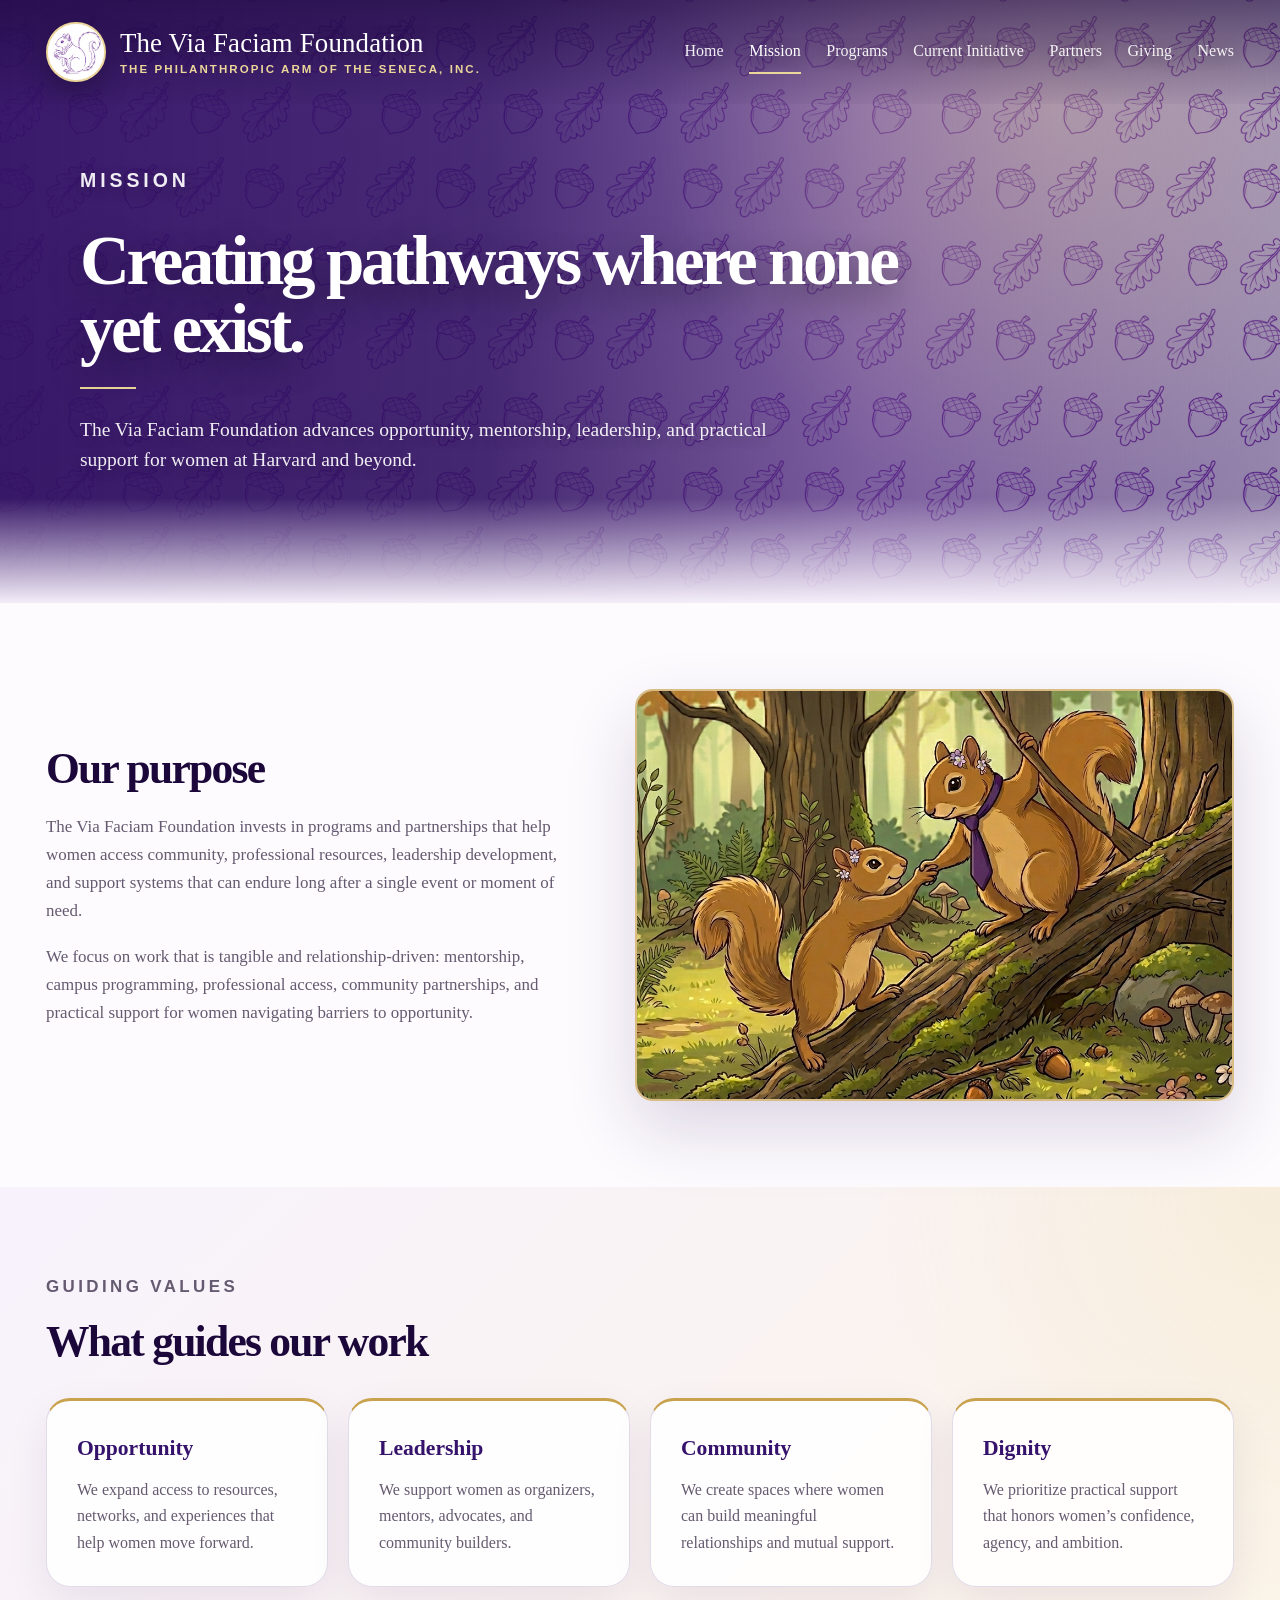
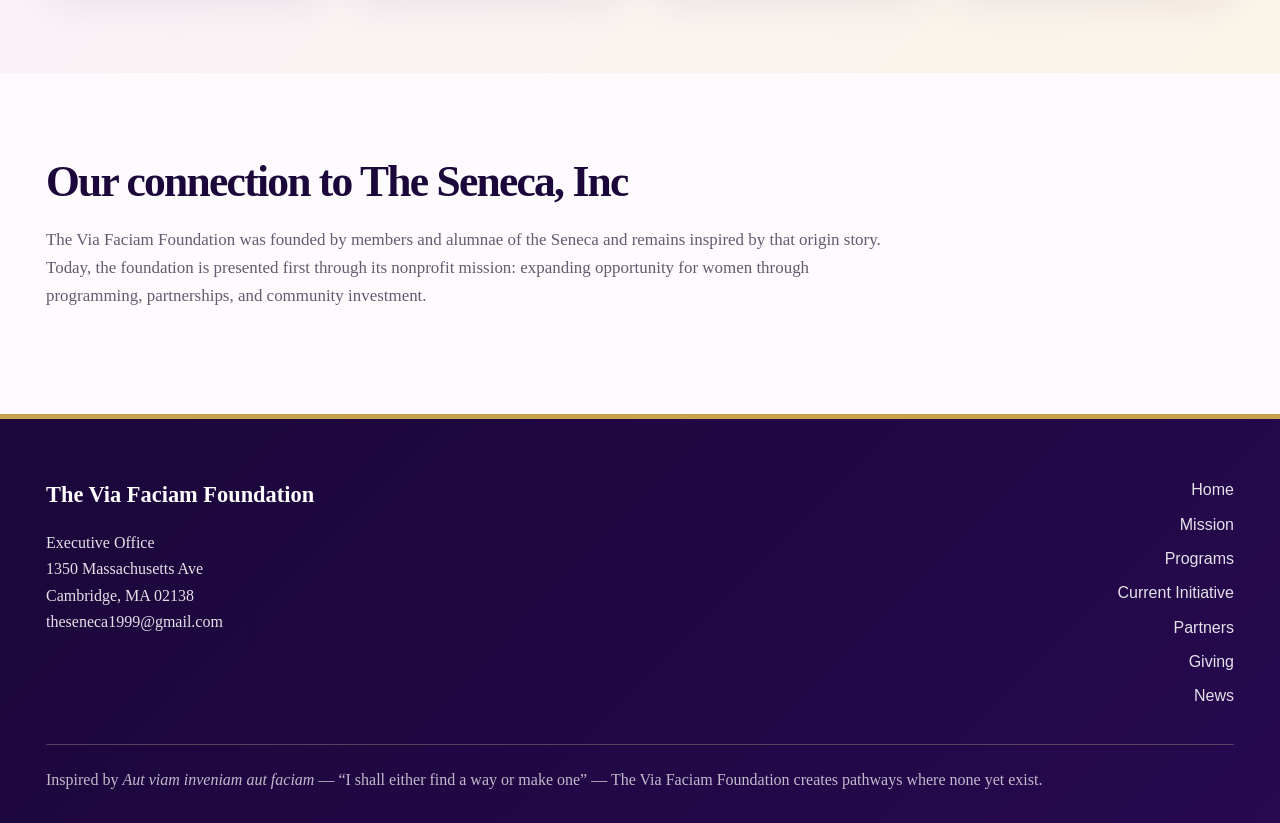
==== commit 8540a05f: "Update about.html" ====
--- a/about.html
+++ b/about.html
@@ -14,8 +14,8 @@
       <span class="brand-text"><span class="brand-name">The Via Faciam Foundation</span><span class="brand-subtitle">The Philanthropic Arm of The Seneca, Inc.</span></span>
     </a>
     <nav class="main-nav">
-      <a class="home-link" href="index.html">Home</a>
-      <a href="about.html">Mission</a>
+      <a href="index.html">Home</a>
+      <a href="about.html" aria-current="page">Mission</a>
       <a href="events.html">Programs</a>
       <a href="philanthropy.html">Current Initiative</a>
       <a href="alumnae.html">Partners</a>
